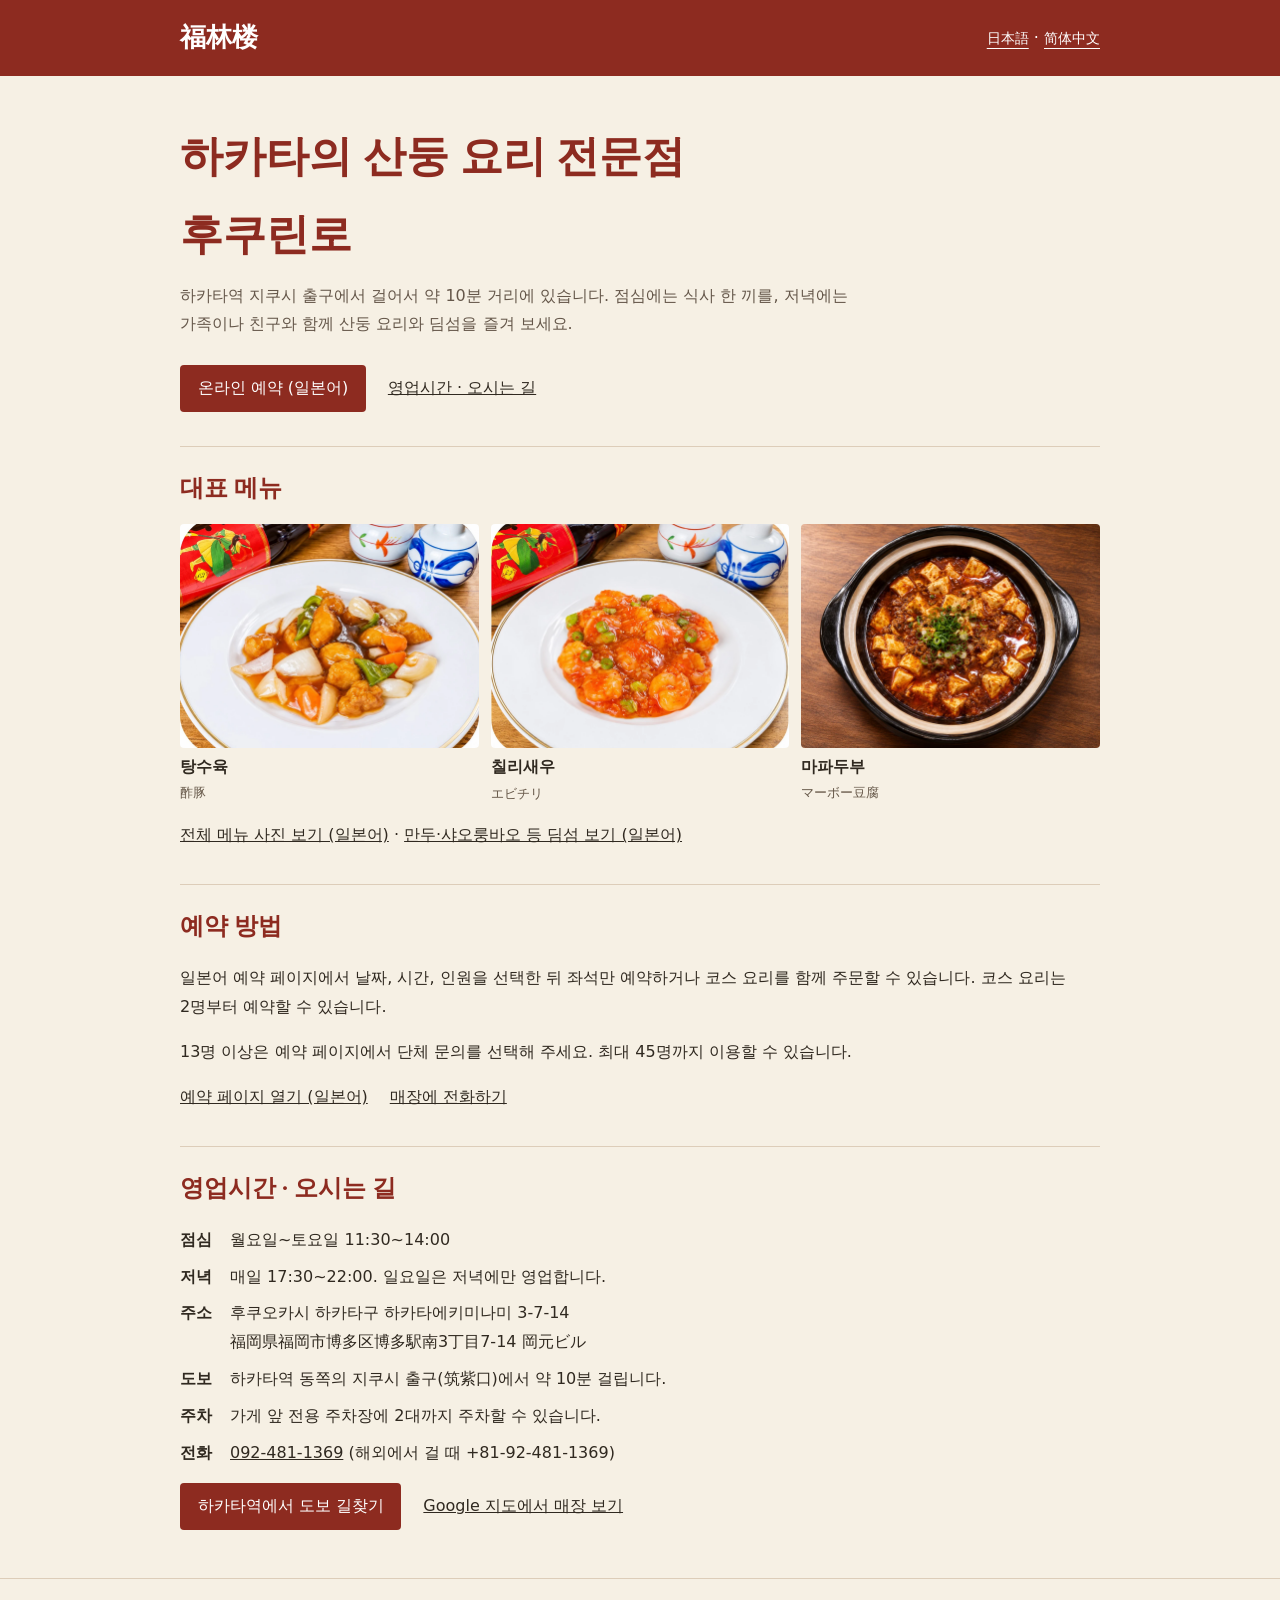
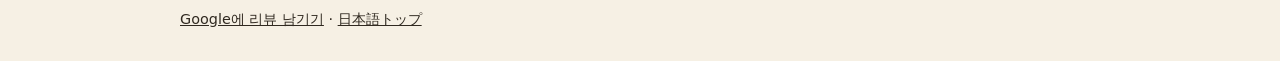
==== ko/index.html @ deafe335 "Add Korean visitor guide and language links" ====
<!doctype html>
<html lang="ko">
<head>
  <meta charset="utf-8">
  <meta name="viewport" content="width=device-width,initial-scale=1">
  <title>후쿠린로(福林楼) | 후쿠오카 하카타역 근처 산둥 요리 전문점</title>
  <meta name="description" content="하카타역 지쿠시 출구에서 걸어서 약 10분. 후쿠린로의 대표 메뉴, 영업시간, 예약 방법과 찾아오는 길을 한국어로 안내합니다.">
  <link rel="canonical" href="https://fukurinrou.jp/ko/">
  <link rel="alternate" hreflang="ja" href="https://fukurinrou.jp/">
  <link rel="alternate" hreflang="zh-Hans" href="https://fukurinrou.jp/zh/">
  <link rel="alternate" hreflang="ko" href="https://fukurinrou.jp/ko/">
  <link rel="icon" href="../favicon.png">
  <link rel="stylesheet" href="../menu.css?v=20261116photos">
  <link rel="stylesheet" href="../zh/guide.css?v=20261119ko">
  <script src="../config.js?v=20261119"></script>
  <script defer src="../analytics.js?v=20261119"></script>
</head>
<body>
  <header class="menu-top">
    <div class="menu-wrap">
      <a class="menu-brand" href="./" lang="ja">福林楼</a>
      <nav aria-label="언어 선택">
        <a class="home-link" href="../" lang="ja" hreflang="ja">日本語</a> ·
        <a class="home-link" href="../zh/" lang="zh-Hans" hreflang="zh-Hans">简体中文</a>
      </nav>
    </div>
  </header>
  <main class="menu-wrap">
    <div class="menu-intro">
      <h1>하카타의 산둥 요리 전문점 후쿠린로</h1>
      <p>하카타역 지쿠시 출구에서 걸어서 약 10분 거리에 있습니다. 점심에는 식사 한 끼를, 저녁에는 가족이나 친구와 함께 산둥 요리와 딤섬을 즐겨 보세요.</p>
    </div>
    <div class="actions">
      <a class="primary" href="https://reserve.fukurinrou.jp/">온라인 예약 (일본어)</a>
      <a href="#access">영업시간 · 오시는 길</a>
    </div>
    <section>
      <h2>대표 메뉴</h2>
      <div class="dishes">
        <figure>
          <img src="../assets/dishes/main1_subuta.webp?v=20261116main" alt="돼지고기와 채소를 새콤달콤한 소스에 버무린 탕수육">
          <figcaption>탕수육 <small lang="ja">酢豚</small></figcaption>
        </figure>
        <figure>
          <img src="../assets/dishes/main1_ebichili.webp?v=20261116main" alt="붉은 칠리소스에 버무린 새우">
          <figcaption>칠리새우 <small lang="ja">エビチリ</small></figcaption>
        </figure>
        <figure>
          <img src="../assets/dishes/main1_mapotofu.webp" alt="매콤한 소스에 두부를 넣어 만든 마파두부">
          <figcaption>마파두부 <small lang="ja">マーボー豆腐</small></figcaption>
        </figure>
      </div>
      <p><a href="../menu.html" hreflang="ja">전체 메뉴 사진 보기 (일본어)</a> · <a href="../menu.html#dim-sum" hreflang="ja">만두·샤오룽바오 등 딤섬 보기 (일본어)</a></p>
    </section>
    <section>
      <h2>예약 방법</h2>
      <p>일본어 예약 페이지에서 날짜, 시간, 인원을 선택한 뒤 좌석만 예약하거나 코스 요리를 함께 주문할 수 있습니다. 코스 요리는 2명부터 예약할 수 있습니다.</p>
      <p>13명 이상은 예약 페이지에서 단체 문의를 선택해 주세요. 최대 45명까지 이용할 수 있습니다.</p>
      <div class="actions">
        <a href="https://reserve.fukurinrou.jp/">예약 페이지 열기 (일본어)</a>
        <a href="tel:+81924811369">매장에 전화하기</a>
      </div>
    </section>
    <section id="access">
      <h2>영업시간 · 오시는 길</h2>
      <dl>
        <dt>점심</dt><dd>월요일~토요일 11:30~14:00</dd>
        <dt>저녁</dt><dd>매일 17:30~22:00. 일요일은 저녁에만 영업합니다.</dd>
        <dt>주소</dt><dd>후쿠오카시 하카타구 하카타에키미나미 3-7-14<br><span lang="ja">福岡県福岡市博多区博多駅南3丁目7-14 岡元ビル</span></dd>
        <dt>도보</dt><dd>하카타역 동쪽의 지쿠시 출구(<span lang="ja">筑紫口</span>)에서 약 10분 걸립니다.</dd>
        <dt>주차</dt><dd>가게 앞 전용 주차장에 2대까지 주차할 수 있습니다.</dd>
        <dt>전화</dt><dd><a href="tel:+81924811369">092-481-1369</a> (해외에서 걸 때 +81-92-481-1369)</dd>
      </dl>
      <div class="actions">
        <a class="primary" href="https://www.google.com/maps/dir/?api=1&amp;origin=%E5%8D%9A%E5%A4%9A%E9%A7%85+%E7%AD%91%E7%B4%AB%E5%8F%A3+%E7%A6%8F%E5%B2%A1%E5%B8%82&amp;destination=%E4%B8%AD%E5%9B%BD%E6%96%99%E7%90%86+%E7%A6%8F%E6%9E%97%E6%A5%BC+%E7%A6%8F%E5%B2%A1%E5%B8%82%E5%8D%9A%E5%A4%9A%E5%8C%BA%E5%8D%9A%E5%A4%9A%E9%A7%85%E5%8D%973-7-14&amp;destination_place_id=ChIJTVJdOLGRQTURUeqd9CS7bV0&amp;travelmode=walking">하카타역에서 도보 길찾기</a>
        <a href="https://www.google.com/maps/search/?api=1&amp;query=%E4%B8%AD%E5%9B%BD%E6%96%99%E7%90%86+%E7%A6%8F%E6%9E%97%E6%A5%BC+%E7%A6%8F%E5%B2%A1%E5%B8%82%E5%8D%9A%E5%A4%9A%E5%8C%BA%E5%8D%9A%E5%A4%9A%E9%A7%85%E5%8D%973-7-14&amp;query_place_id=ChIJTVJdOLGRQTURUeqd9CS7bV0">Google 지도에서 매장 보기</a>
      </div>
    </section>
  </main>
  <footer class="menu-bottom">
    <div class="menu-wrap"><a href="https://search.google.com/local/writereview?placeid=ChIJTVJdOLGRQTURUeqd9CS7bV0">Google에 리뷰 남기기</a> · <a href="../" hreflang="ja" lang="ja">日本語トップ</a></div>
    <p data-analytics-notice hidden style="text-align:center;font-size:.8rem">이 사이트는 Google 애널리틱스로 페이지 조회 수와 버튼 클릭 수를 집계합니다. <a href="https://policies.google.com/technologies/partner-sites?hl=ko">Google의 데이터 사용 안내</a></p>
  </footer>
</body>
</html>
---- menu.css ----
:root{--menu-red:#8d2b20;--menu-green:#26564b;--menu-paper:#fffcf6;--menu-line:#ddcdb9}
*{box-sizing:border-box}html{scroll-behavior:smooth}body{margin:0;background:#f6f0e4;color:#302920;font-family:"Noto Sans JP",-apple-system,BlinkMacSystemFont,"Hiragino Kaku Gothic ProN",Meiryo,sans-serif;line-height:1.8}a{color:inherit}.menu-wrap{width:min(920px,calc(100% - 40px));margin:auto}.menu-top{background:var(--menu-red);color:#fff}.menu-top .menu-wrap{display:flex;align-items:center;justify-content:space-between;gap:16px;min-height:76px}.menu-brand{font-family:serif;font-size:1.65rem;font-weight:700;text-decoration:none;white-space:nowrap}.home-link{font-size:.85rem;text-underline-offset:5px}.menu-intro{padding:34px 0 26px}.menu-eyebrow{color:var(--menu-green);letter-spacing:.2em;font-size:.75rem;font-weight:700}.menu-intro h1{font-family:serif;font-size:clamp(1.9rem,6vw,2.7rem);color:var(--menu-red);margin:8px 0}.menu-intro p{margin:0;color:#65574a}.menu-tabs{display:grid;grid-template-columns:repeat(5,minmax(0,1fr));gap:8px;margin:0 0 28px}.menu-tabs a{display:flex;justify-content:center;align-items:center;text-align:center;text-decoration:none;font-weight:700;font-size:.9rem;min-height:48px;padding:9px 10px;border:1px solid var(--menu-line);background:var(--menu-paper);border-radius:5px}.menu-tabs a:hover{border-color:var(--menu-red);color:var(--menu-red)}.menu-tabs a[aria-current="page"]{background:var(--menu-red);border-color:var(--menu-red);color:white;box-shadow:0 3px 0 #d4b66d}a:focus-visible,button:focus-visible{outline:3px solid #267aab;outline-offset:4px}main{padding-bottom:48px}.menu-heading{display:flex;justify-content:space-between;align-items:center;gap:16px;border-bottom:2px solid var(--menu-red);padding:0 0 13px;margin:0 0 20px}.menu-heading h2{font-family:serif;color:var(--menu-red);font-size:1.55rem;margin:0}.menu-count{white-space:nowrap;font-size:.8rem;color:#766450}.menu-items{background:var(--menu-paper);border:1px solid var(--menu-line);padding:0 24px}.dish-row{padding:19px 0;border-bottom:1px solid var(--menu-line)}.dish-row:last-child{border-bottom:0}.dish-line{display:flex;justify-content:space-between;align-items:baseline;gap:20px}.dish-name{font-size:1.03rem;font-weight:700;margin:0;overflow-wrap:anywhere}.dish-price{white-space:nowrap;color:var(--menu-red);font-weight:700;font-size:1.1rem}.dish-desc{font-size:.9rem;color:#6a5a49;margin:5px 0 0}.menu-badge{display:inline-block;background:#f8edcf;color:#684610;border:1px solid #cba859;border-radius:4px;font-size:.75rem;padding:2px 9px;margin:0 0 8px;font-weight:700}.menu-badge.family{background:#eaf1eb;border-color:#9ab8a1;color:#285642}.course-intro{padding:13px 18px;background:#eee8d8;border-left:4px solid #b48e44;margin:0 0 20px;color:#5c3a20}.course-list{display:grid;grid-template-columns:repeat(2,minmax(0,1fr));gap:20px}.course-card{background:var(--menu-paper);border:1px solid var(--menu-line);border-top:4px solid var(--menu-red);padding:24px}.course-card h3{font-family:serif;font-size:1.5rem;color:var(--menu-red);margin:0 0 8px}.course-card.family{grid-column:1/-1;border-top-color:var(--menu-green)}.course-card.family h3{color:var(--menu-green)}.course-price{margin:0;font-weight:700;color:var(--menu-red);font-size:1.25rem}.course-people{font-size:.85rem;margin:6px 0 18px;color:#65574a}.course-dishes{padding:0;margin:0;list-style:none;counter-reset:dish}.course-dishes li{counter-increment:dish;display:flex;gap:12px;padding:10px 0;border-top:1px solid var(--menu-line);font-size:.95rem}.course-dishes li:before{content:counter(dish,decimal-leading-zero);font-size:.75rem;color:#947440;min-width:20px;padding-top:4px}.course-book{display:inline-block;padding:12px 22px;background:var(--menu-red);border-radius:4px;color:white;text-decoration:none;font-weight:700;margin-top:24px}.menu-bottom{padding:28px 0;border-top:1px solid var(--menu-line);font-size:.9rem}.hidden-note{padding:14px;background:#fff5d7;border:1px solid #d4b66d;margin-bottom:20px}.prices-hidden .dish-price,.prices-hidden .course-price{display:none}[hidden]{display:none!important}
@media(max-width:620px){.menu-wrap{width:calc(100% - 32px)}.menu-top .menu-wrap{min-height:68px}.menu-intro{padding-top:26px}.menu-tabs{grid-template-columns:repeat(3,minmax(0,1fr));gap:7px}.menu-tabs a{font-size:.8rem;padding:10px 5px;line-height:1.5}.course-list{grid-template-columns:1fr;gap:16px}.course-card.family{grid-column:auto}.course-card{padding:20px}.menu-items{padding:0 16px}.dish-name{font-size:.98rem}.dish-line{gap:12px}.dish-price{font-size:1rem}.menu-intro p{font-size:.9rem}.menu-heading h2{font-size:1.4rem}.menu-bottom a{display:inline-block;padding:8px 0}.menu-top{padding-top:env(safe-area-inset-top)}}
@media(prefers-reduced-motion:reduce){html{scroll-behavior:auto}}
@media print{.menu-top,.menu-tabs,.menu-bottom,.course-book{display:none}.menu-wrap{width:100%}body{background:white}.course-card{break-inside:avoid}.course-list{display:block}.course-card{margin-bottom:20px}}

/* スマートフォンの予約導線 */
.menu-mobile-booking{display:none}
@media(max-width:640px){
  body{padding-bottom:calc(76px + env(safe-area-inset-bottom))}
  .menu-mobile-booking{position:fixed;z-index:30;left:12px;right:12px;bottom:max(10px,env(safe-area-inset-bottom));display:flex;align-items:center;justify-content:center;min-height:52px;padding:10px 16px;border:1px solid #dfbb79;background:#72291f;color:#fff;text-decoration:none;font-weight:700;letter-spacing:.03em;box-shadow:0 8px 28px rgba(29,15,12,.28)}
}
@media print{.menu-mobile-booking{display:none}}

/* 写真で選べる料理一覧。価格非表示時も余白を残さない。 */
.menu-items.with-photos{display:grid;grid-template-columns:repeat(3,minmax(0,1fr));gap:16px;padding:0;border:0;background:transparent}
.with-photos .dish-row{min-width:0;overflow:hidden;padding:0;border:1px solid var(--menu-line);border-radius:8px;background:var(--menu-paper);box-shadow:0 5px 17px rgba(56,33,20,.06)}
.dish-photo{display:block;position:relative;width:100%;padding:0;border:0;background:#e9ddc9;cursor:zoom-in;overflow:hidden}
.dish-photo::after{content:'↗';position:absolute;right:9px;bottom:9px;display:grid;place-items:center;width:29px;height:29px;border-radius:50%;background:rgba(41,28,21,.75);color:#fff;font-size:1.1rem}
.dish-photo img{display:block;width:100%;aspect-ratio:4/3;object-fit:cover;transition:transform .25s ease}
.dish-photo:hover img{transform:scale(1.035)}
.with-photos .dish-content{padding:13px 14px 15px}
.with-photos .dish-name{font-size:.98rem;line-height:1.5}
.with-photos .dish-desc{font-size:.78rem;line-height:1.5;margin-top:5px}
.photo-note{margin:16px 0 0;color:#665748;font-size:.8rem;line-height:1.6}
.dish-dialog{position:fixed;inset:0;width:100%;height:100%;max-width:none;max-height:none;margin:0;padding:18px;border:0;background:transparent;color:#fff;overflow:auto}
.dish-dialog::backdrop{background:rgba(19,12,9,.9)}
.dish-dialog[open]{display:flex;align-items:center;justify-content:center}
.dish-dialog-box{position:relative;display:flex;flex-direction:column;align-items:center;max-width:min(100%,1000px);max-height:100%}
.dish-dialog img{display:block;max-width:100%;max-height:calc(100dvh - 115px);width:auto;height:auto;object-fit:contain}
.dish-dialog p{margin:12px 0 0;text-align:center;font-weight:700}
.dish-dialog-close{position:absolute;right:4px;top:4px;z-index:1;min-height:44px;padding:7px 13px;border:1px solid #ead3a8;border-radius:99px;background:#281b18;color:#fff;font:inherit;font-weight:700;cursor:pointer}
@media(max-width:720px){.menu-items.with-photos{grid-template-columns:repeat(2,minmax(0,1fr));gap:10px}.with-photos .dish-content{padding:10px 11px 12px}.with-photos .dish-name{font-size:.87rem}.with-photos .dish-desc{font-size:.75rem}}
@media(max-width:380px){.menu-items.with-photos{gap:8px}.with-photos .dish-name{font-size:.82rem}}
@media(prefers-reduced-motion:reduce){.dish-photo img{transition:none}}
@media print{.dish-dialog{display:none!important}.menu-items.with-photos{grid-template-columns:repeat(3,minmax(0,1fr))}}
---- zh/guide.css ----
body { font-family: system-ui, "PingFang SC", "Microsoft YaHei", sans-serif; }
.menu-intro { max-width: 42rem; }
.actions { display: flex; flex-wrap: wrap; align-items: center; gap: 12px 22px; }
.primary { background: var(--menu-red); color: white; padding: .55rem 1.1rem; border-radius: 4px; text-decoration: none; }
section { border-top: 1px solid var(--menu-line); padding-top: 20px; margin-top: 34px; }
h2 { font-family: serif; color: var(--menu-red); margin: 0 0 14px; }
.dishes { display: grid; grid-template-columns: repeat(3,minmax(0,1fr)); gap: 12px; }
figure { margin: 0; }
figure img { width: 100%; aspect-ratio: 4/3; object-fit: cover; display: block; border-radius: 4px; }
figcaption { margin-top: 5px; font-weight: 700; }
small { display: block; color: #665849; font-weight: 400; }
dl { display: grid; grid-template-columns: auto 1fr; gap: 8px 18px; }
dt { font-weight: 700; } dd { margin: 0; }
@media (max-width: 520px) { .dishes { gap: 7px; } small { font-size: .76rem; } }

html:lang(ko) body { font-family: system-ui, "Apple SD Gothic Neo", "Malgun Gothic", sans-serif; word-break: keep-all; overflow-wrap: anywhere; }
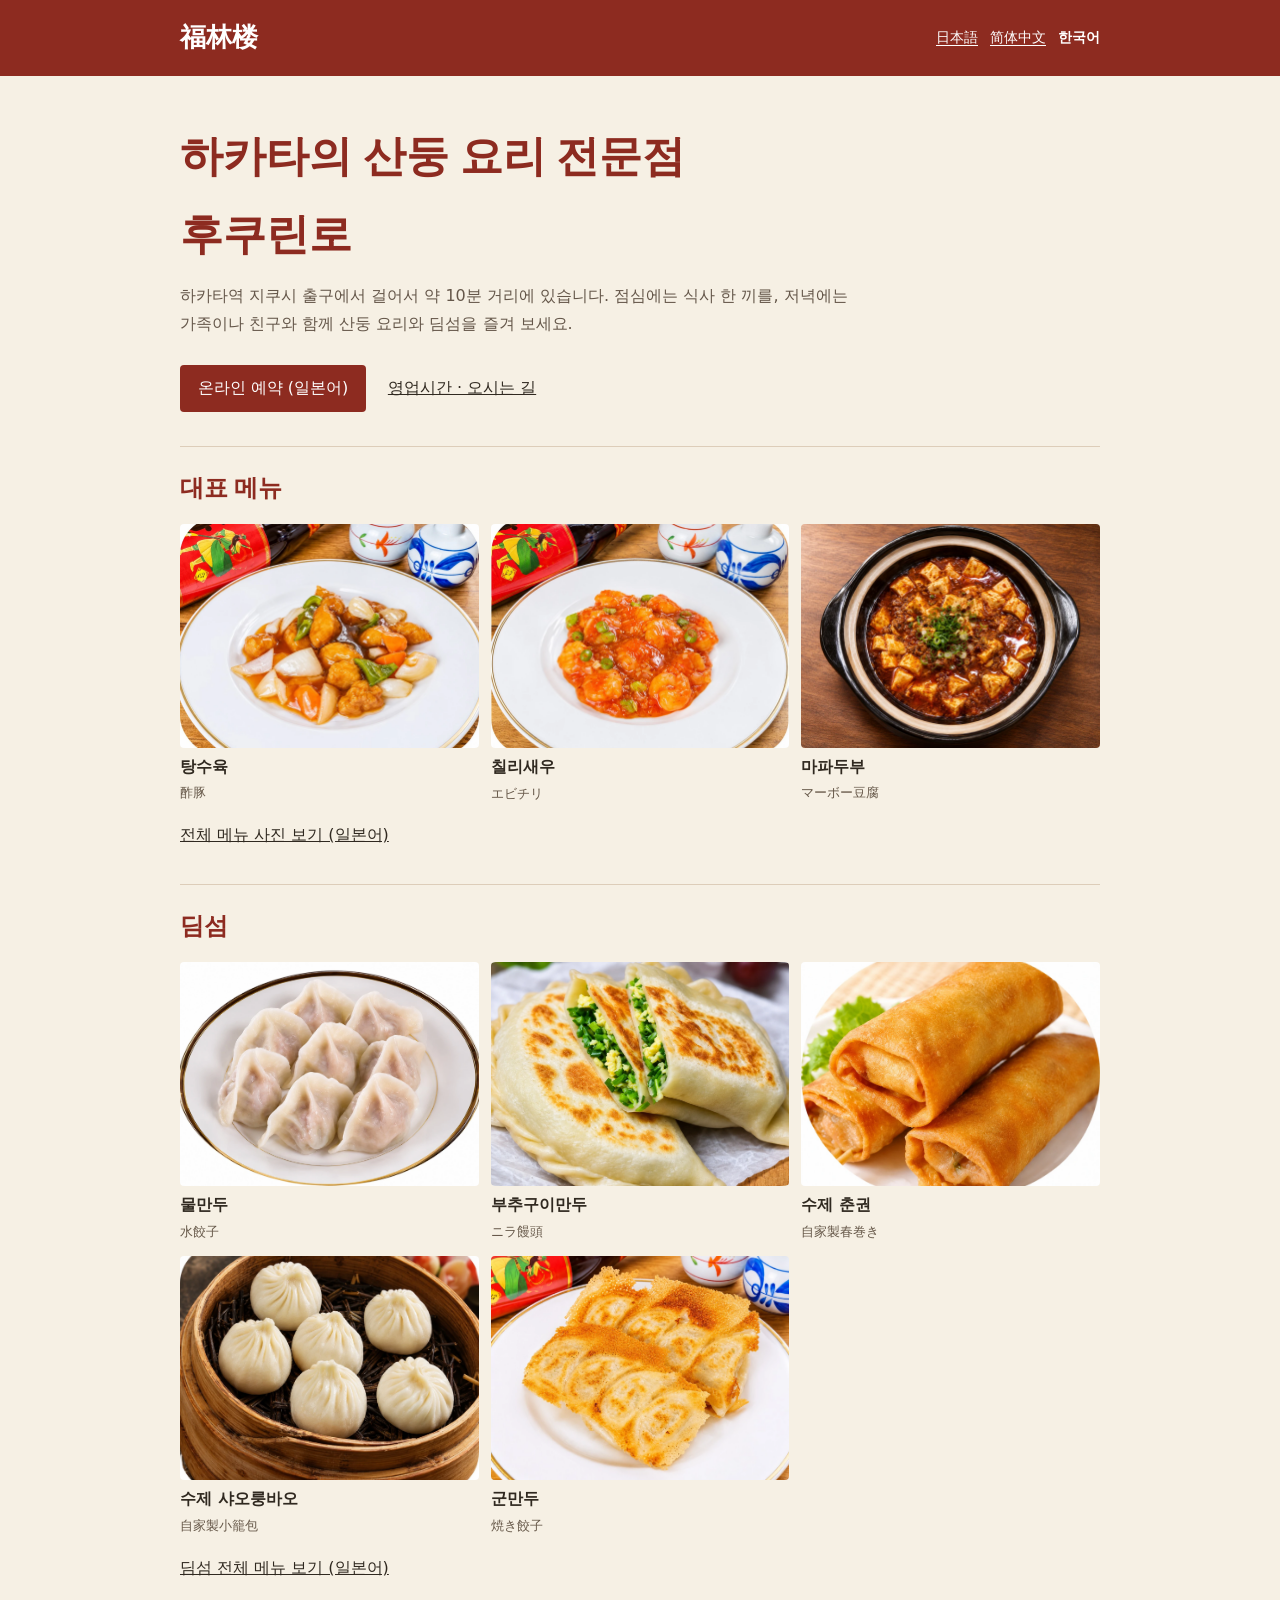
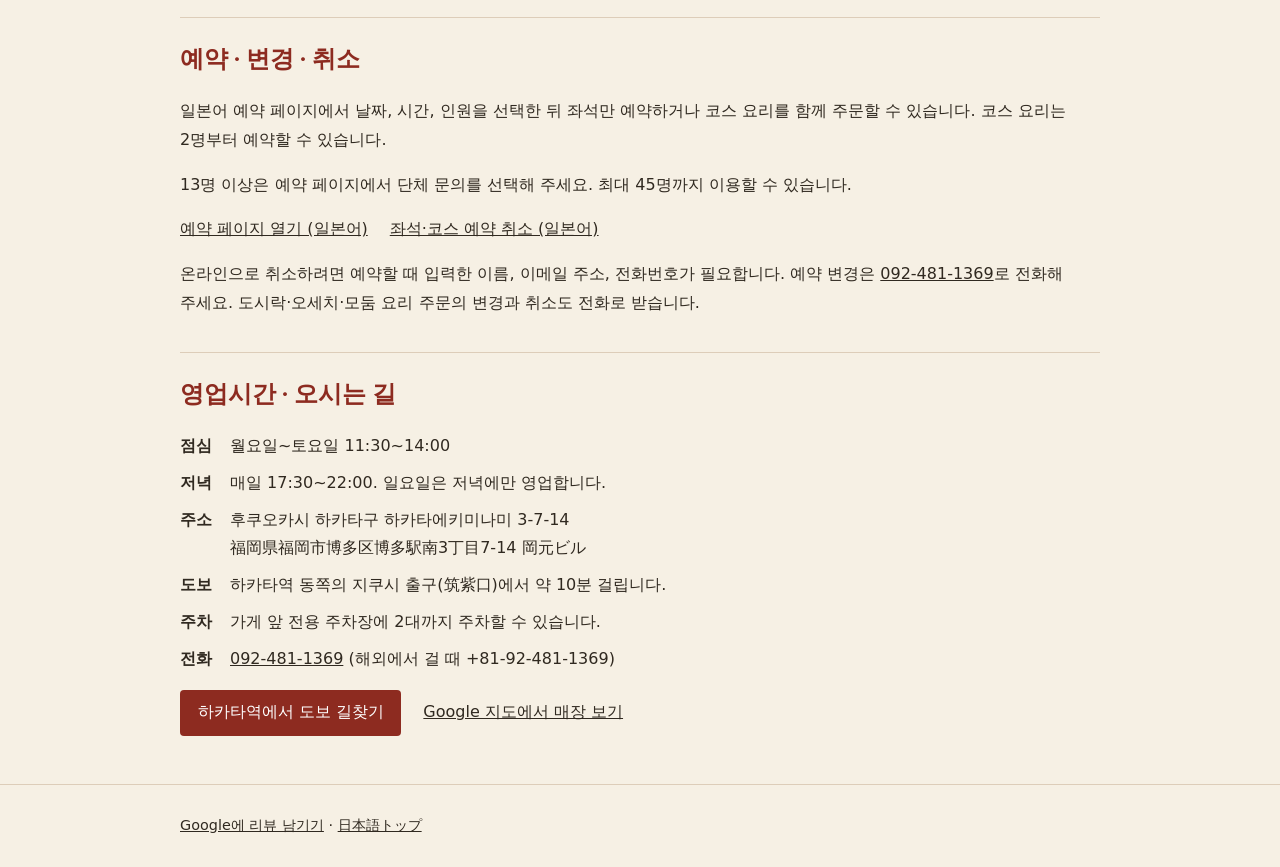
==== commit 04be2408: "Clarify visitor reservations and bento payments, and feature dim sum in both guides" ====
--- a/ko/index.html
+++ b/ko/index.html
@@ -11,7 +11,8 @@
   <link rel="alternate" hreflang="ko" href="https://fukurinrou.jp/ko/">
   <link rel="icon" href="../favicon.png">
   <link rel="stylesheet" href="../menu.css?v=20261116photos">
-  <link rel="stylesheet" href="../zh/guide.css?v=20261119ko">
+  <link rel="stylesheet" href="../zh/guide.css?v=20261126">
+  <link rel="stylesheet" href="../language-switch.css?v=20261126">
   <script src="../config.js?v=20261119"></script>
   <script defer src="../analytics.js?v=20261119"></script>
 </head>
@@ -19,10 +20,9 @@
   <header class="menu-top">
     <div class="menu-wrap">
       <a class="menu-brand" href="./" lang="ja">福林楼</a>
-      <nav aria-label="언어 선택">
-        <a class="home-link" href="../" lang="ja" hreflang="ja">日本語</a> ·
-        <a class="home-link" href="../zh/" lang="zh-Hans" hreflang="zh-Hans">简体中文</a>
-      </nav>
+      <div class="language-switch" role="navigation" aria-label="언어 선택"><a href="../" hreflang="ja" lang="ja">日本語</a>
+          <a href="../zh/" hreflang="zh-Hans" lang="zh-Hans">简体中文</a>
+          <span lang="ko" aria-current="page">한국어</span></div>
     </div>
   </header>
   <main class="menu-wrap">
@@ -50,16 +50,43 @@
           <figcaption>마파두부 <small lang="ja">マーボー豆腐</small></figcaption>
         </figure>
       </div>
-      <p><a href="../menu.html" hreflang="ja">전체 메뉴 사진 보기 (일본어)</a> · <a href="../menu.html#dim-sum" hreflang="ja">만두·샤오룽바오 등 딤섬 보기 (일본어)</a></p>
+      <p><a href="../menu.html" hreflang="ja">전체 메뉴 사진 보기 (일본어)</a></p>
     </section>
-    <section>
-      <h2>예약 방법</h2>
+    <section id="dim-sum">
+      <h2>딤섬</h2>
+      <div class="dishes dim-sum-grid">
+        <figure>
+          <img src="../assets/dishes/menshoku_suigyoza8.webp?v=20261116dimsum" alt="물만두" loading="lazy" decoding="async">
+          <figcaption>물만두 <small lang="ja">水餃子</small></figcaption>
+        </figure>
+        <figure>
+          <img src="../assets/dishes/menshoku_niramanju3.webp?v=20261116dimsum" alt="부추구이만두" loading="lazy" decoding="async">
+          <figcaption>부추구이만두 <small lang="ja">ニラ饅頭</small></figcaption>
+        </figure>
+        <figure>
+          <img src="../assets/dishes/menshoku_harumaki.webp?v=20261116dimsum" alt="수제 춘권" loading="lazy" decoding="async">
+          <figcaption>수제 춘권 <small lang="ja">自家製春巻き</small></figcaption>
+        </figure>
+        <figure>
+          <img src="../assets/dishes/menshoku_xiaolongbao6.webp?v=20261116dimsum" alt="수제 샤오룽바오" loading="lazy" decoding="async">
+          <figcaption>수제 샤오룽바오 <small lang="ja">自家製小籠包</small></figcaption>
+        </figure>
+        <figure>
+          <img src="../assets/dishes/menshoku_yakigyoza8.webp?v=20261116dimsum" alt="군만두" loading="lazy" decoding="async">
+          <figcaption>군만두 <small lang="ja">焼き餃子</small></figcaption>
+        </figure>
+      </div>
+      <p><a href="../menu.html#dim-sum" hreflang="ja">딤섬 전체 메뉴 보기 (일본어)</a></p>
+    </section>
+    <section id="reservation">
+      <h2>예약 · 변경 · 취소</h2>
       <p>일본어 예약 페이지에서 날짜, 시간, 인원을 선택한 뒤 좌석만 예약하거나 코스 요리를 함께 주문할 수 있습니다. 코스 요리는 2명부터 예약할 수 있습니다.</p>
       <p>13명 이상은 예약 페이지에서 단체 문의를 선택해 주세요. 최대 45명까지 이용할 수 있습니다.</p>
       <div class="actions">
         <a href="https://reserve.fukurinrou.jp/">예약 페이지 열기 (일본어)</a>
-        <a href="tel:+81924811369">매장에 전화하기</a>
+        <a href="https://reserve.fukurinrou.jp/cancel.html" hreflang="ja">좌석·코스 예약 취소 (일본어)</a>
       </div>
+      <p>온라인으로 취소하려면 예약할 때 입력한 이름, 이메일 주소, 전화번호가 필요합니다. 예약 변경은 <a href="tel:+81924811369">092-481-1369</a>로 전화해 주세요. 도시락·오세치·모둠 요리 주문의 변경과 취소도 전화로 받습니다.</p>
     </section>
     <section id="access">
       <h2>영업시간 · 오시는 길</h2>
--- a/zh/guide.css
+++ b/zh/guide.css
@@ -14,3 +14,8 @@
 @media (max-width: 520px) { .dishes { gap: 7px; } small { font-size: .76rem; } }
 
 html:lang(ko) body { font-family: system-ui, "Apple SD Gothic Neo", "Malgun Gothic", sans-serif; word-break: keep-all; overflow-wrap: anywhere; }
+
+@media (max-width: 600px) {
+  .dim-sum-grid { grid-template-columns: repeat(2, minmax(0, 1fr)); gap: 16px 12px; }
+  .dim-sum-grid small { font-size: .875rem; }
+}
--- a/language-switch.css
+++ b/language-switch.css
@@ -0,0 +1,17 @@
+.language-switch {
+  display: flex;
+  align-items: center;
+  flex-wrap: wrap;
+  gap: 0 .75rem;
+  font: 0.875rem/1.4 system-ui, sans-serif;
+}
+.language-switch > * {
+  display: inline-flex;
+  align-items: center;
+  min-height: 2.5rem;
+  white-space: nowrap;
+  color: inherit;
+}
+.language-switch a { text-decoration: underline; text-underline-offset: .22em; }
+.language-switch [aria-current] { font-weight: 700; }
+.menu-top .menu-wrap { flex-wrap: wrap; gap: .25rem 1rem; padding-block: .5rem; }
